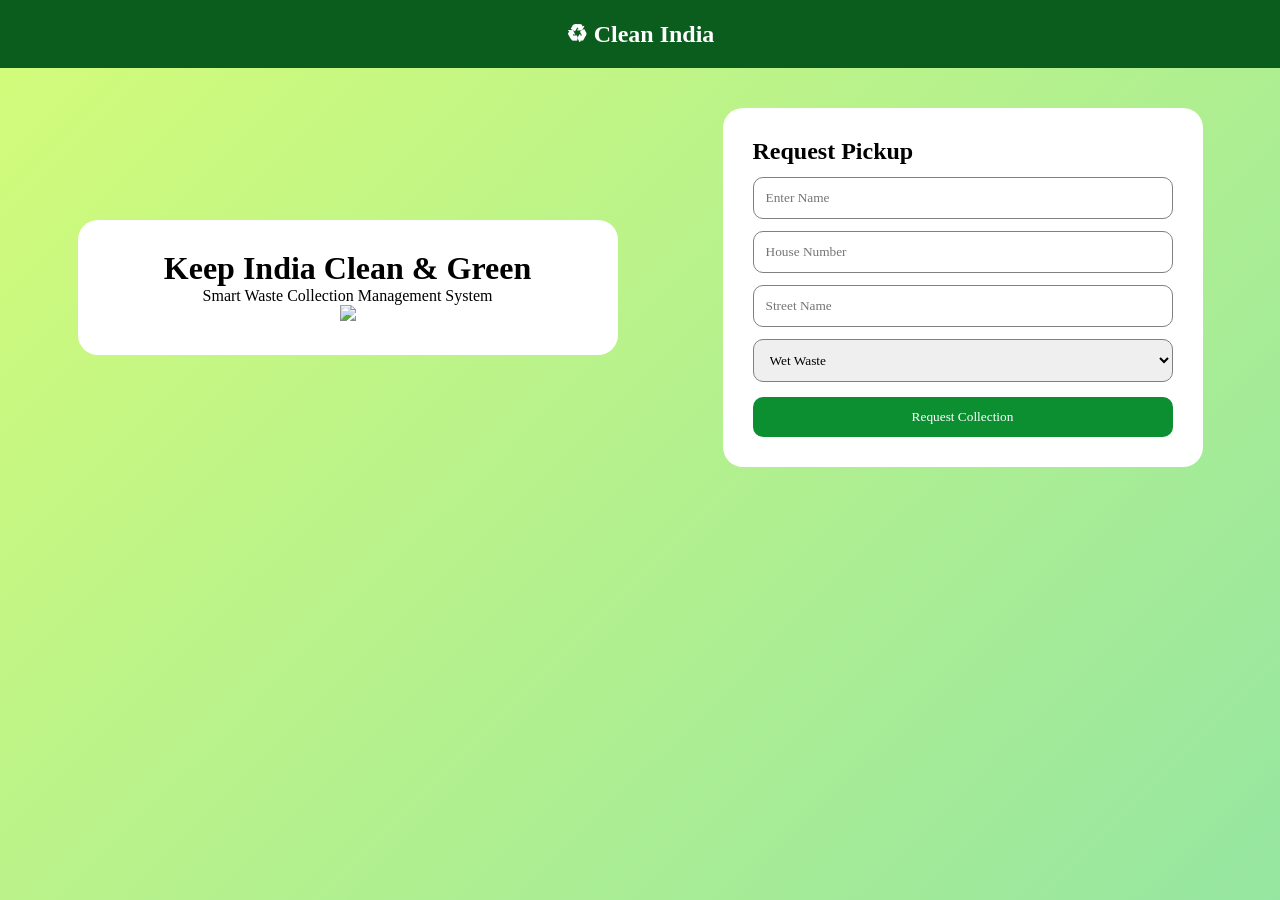
==== index.html @ f96b00e6 "Add files via upload" ====
<!DOCTYPE html>
<html>
<head>
<title>Clean India</title>
<link rel="stylesheet" href="style.css">
</head>

<body>

<nav class="navbar">
<h1>♻ Clean India</h1>
</nav>

<div class="hero">

<div class="left">

<h1>Keep India Clean & Green</h1>

<p>
Smart Waste Collection Management System
</p>

<img src="https://cdn-icons-png.flaticon.com/512/2909/2909761.png"
width="250">

</div>

<div class="right">

<h2>Request Pickup</h2>

<input type="text" id="name"
placeholder="Enter Name">

<input type="text" id="house"
placeholder="House Number">

<input type="text" id="street"
placeholder="Street Name">

<select id="waste">
<option>Wet Waste</option>
<option>Dry Waste</option>
</select>

<button onclick="submitRequest()">
Request Collection
</button>

<p id="message"></p>

</div>

</div>

<script src="script.js"></script>

</body>
</html>
---- style.css ----
*{
margin:0;
padding:0;
box-sizing:border-box;
font-family:Segoe UI;
}

body{
background:
linear-gradient(
135deg,
#d4fc79,
#96e6a1
);

min-height:100vh;
padding-bottom:50px;
}

.navbar{
background:#0b5d1e;
color:white;
padding:20px;
text-align:center;
}

.hero{
display:flex;
justify-content:space-around;
align-items:center;
padding:40px;
gap:30px;
}

.left{
background:white;
padding:30px;
border-radius:20px;
width:45%;
text-align:center;
}

.right{
background:white;
padding:30px;
border-radius:20px;
width:40%;
}

input,select{
width:100%;
padding:12px;
margin-top:12px;
border-radius:10px;
border:1px solid gray;
}

button{
width:100%;
padding:12px;
margin-top:15px;
background:#0b8f31;
color:white;
border:none;
border-radius:10px;
cursor:pointer;
}

.dashboard{
display:flex;
justify-content:center;
gap:20px;
margin:30px;
}

.card{
background:white;
padding:25px;
border-radius:15px;
width:250px;
text-align:center;
box-shadow:0 5px 15px rgba(0,0,0,.1);
}

.request-card{
background:white;
padding:20px;
margin:15px;
border-radius:15px;
box-shadow:0 5px 15px rgba(0,0,0,.1);
}

.status{
color:green;
font-weight:bold;
}

.route-btn{
width:80%;
display:block;
margin:auto;
}

#routeStatus{
margin-top:20px;
}
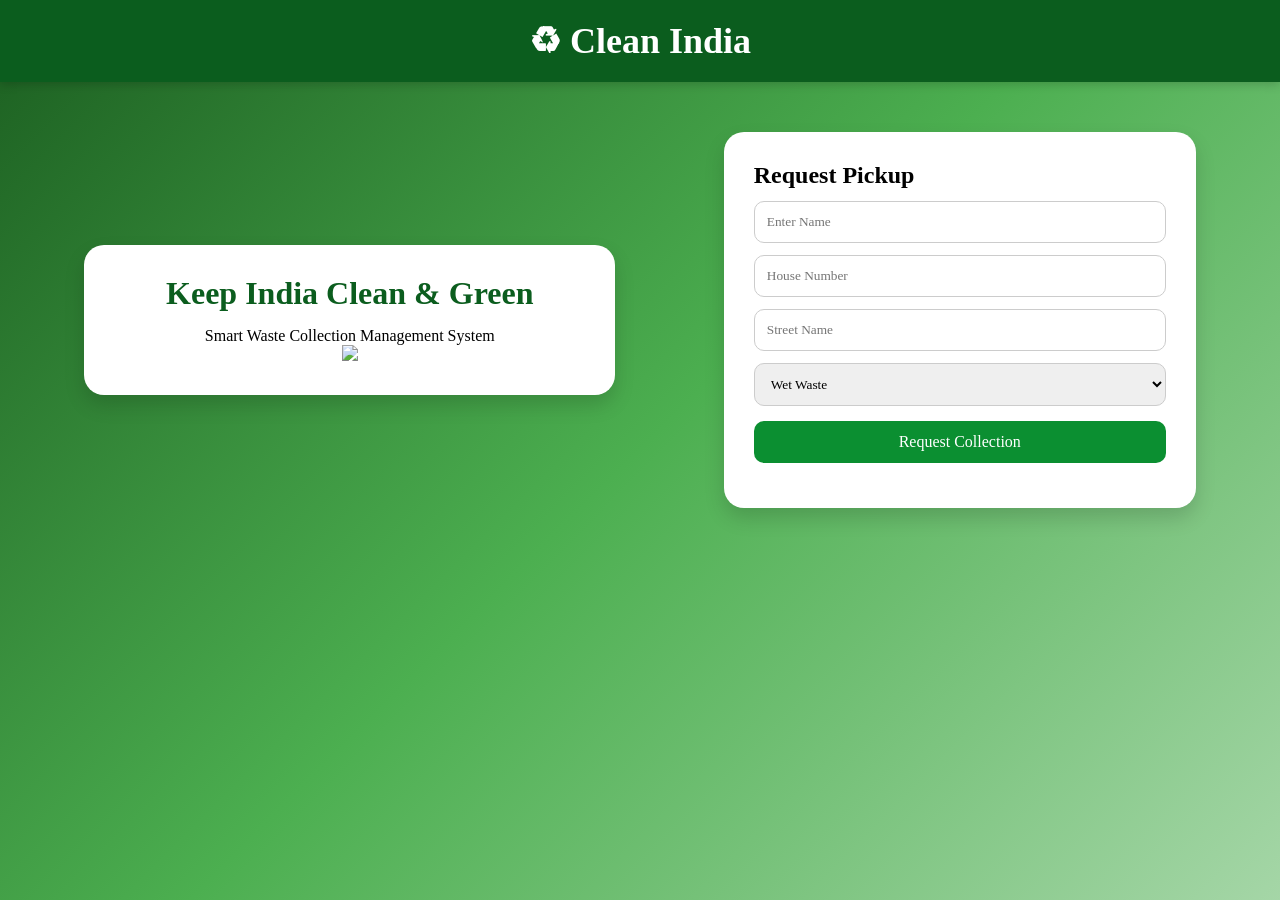
==== commit 3603711c: "Implement login functionality and enhance admin dashboard with AI recommendations" ====
--- a/index.html
+++ b/index.html
@@ -21,7 +21,7 @@
 Smart Waste Collection Management System
 </p>
 
-<img src="https://cdn-icons-png.flaticon.com/512/2909/2909761.png"
+<img src="https://www.vecteezy.com/photo/35315564-ai-generated-a-group-of-people-in-green-shirts-standing-around-a-green-recycling-bin-promoting-environmental-awareness-generative-ai"
 width="250">
 
 </div>
--- a/style.css
+++ b/style.css
@@ -103,4 +103,363 @@
 
 #routeStatus{
 margin-top:20px;
+}
+.login-box{
+
+width:350px;
+
+background:white;
+
+padding:30px;
+
+margin:100px auto;
+
+border-radius:20px;
+
+text-align:center;
+
+box-shadow:0 10px 30px rgba(0,0,0,.15);
+
+}
+.request-card{
+background:white;
+padding:20px;
+margin:15px;
+border-radius:15px;
+box-shadow:0 5px 15px rgba(0,0,0,.1);
+}
+
+.status{
+color:green;
+font-weight:bold;
+font-size:18px;
+}
+
+.request-card button{
+margin-top:10px;
+margin-right:10px;
+width:auto;
+padding:10px 15px;
+}
+<input type="text"
+id="username"
+placeholder="Enter Username">
+
+<input type="password"
+id="password"
+placeholder="Enter Password">
+
+<select id="role">
+
+<option value="resident">
+Resident</option>
+
+<option value="admin">
+Admin</option>
+
+<option value="collector">
+Collector</option>
+
+</select>
+
+<button onclick="login()">
+Login
+</button>
+*{
+margin:0;
+padding:0;
+box-sizing:border-box;
+font-family:Segoe UI,sans-serif;
+}
+
+body{
+
+background:linear-gradient(
+135deg,
+#1b5e20,
+#4caf50,
+#a5d6a7
+);
+
+min-height:100vh;
+
+}
+
+/* Navbar */
+
+.navbar{
+
+background:#0b5d1e;
+
+color:white;
+
+padding:20px;
+
+text-align:center;
+
+font-size:24px;
+
+font-weight:bold;
+
+box-shadow:0 2px 10px rgba(0,0,0,.2);
+
+}
+
+/* Home Page */
+
+.hero{
+
+display:flex;
+
+justify-content:space-around;
+
+align-items:center;
+
+padding:50px;
+
+gap:40px;
+
+}
+
+.left{
+
+background:white;
+
+padding:30px;
+
+border-radius:20px;
+
+width:45%;
+
+text-align:center;
+
+box-shadow:0 10px 20px rgba(0,0,0,.15);
+
+}
+
+.left h1{
+
+color:#0b5d1e;
+
+margin-bottom:15px;
+
+}
+
+.right{
+
+background:white;
+
+padding:30px;
+
+border-radius:20px;
+
+width:40%;
+
+box-shadow:0 10px 20px rgba(0,0,0,.15);
+
+}
+
+/* Form */
+
+input,
+select{
+
+width:100%;
+
+padding:12px;
+
+margin-top:12px;
+
+border:1px solid #ccc;
+
+border-radius:10px;
+
+}
+
+button{
+
+width:100%;
+
+padding:12px;
+
+margin-top:15px;
+
+background:#0b8f31;
+
+color:white;
+
+border:none;
+
+border-radius:10px;
+
+font-size:16px;
+
+cursor:pointer;
+
+transition:.3s;
+
+}
+
+button:hover{
+
+background:#087526;
+
+transform:scale(1.02);
+
+}
+
+/* Dashboard Cards */
+
+.dashboard{
+
+display:flex;
+
+justify-content:center;
+
+gap:20px;
+
+margin:30px;
+
+flex-wrap:wrap;
+
+}
+
+.card{
+
+background:white;
+
+padding:25px;
+
+border-radius:15px;
+
+width:220px;
+
+text-align:center;
+
+box-shadow:0 10px 20px rgba(0,0,0,.15);
+
+}
+
+.card h1{
+
+color:#0b8f31;
+
+font-size:35px;
+
+}
+
+/* Request Cards */
+
+.request-card{
+
+background:white;
+
+margin:15px;
+
+padding:20px;
+
+border-radius:15px;
+
+box-shadow:0 10px 20px rgba(0,0,0,.15);
+
+}
+
+.request-card h3{
+
+color:#0b5d1e;
+
+margin-bottom:10px;
+
+}
+
+.status{
+
+color:green;
+
+font-weight:bold;
+
+font-size:17px;
+
+}
+
+/* Login Page */
+
+.login-box{
+
+width:400px;
+
+background:white;
+
+padding:30px;
+
+border-radius:20px;
+
+text-align:center;
+
+margin:100px auto;
+
+box-shadow:0 10px 30px rgba(0,0,0,.2);
+
+}
+
+.login-box h1{
+
+color:#0b5d1e;
+
+margin-bottom:10px;
+
+}
+
+.login-box h3{
+
+color:#444;
+
+margin-bottom:20px;
+
+}
+
+/* Message */
+
+#message{
+
+margin-top:15px;
+
+font-weight:bold;
+
+color:green;
+
+}
+
+/* Route Button */
+
+.route-btn{
+
+width:80%;
+
+margin:20px auto;
+
+display:block;
+
+}
+
+/* AI Panel */
+
+.ai-box{
+
+background:white;
+
+padding:20px;
+
+margin:20px;
+
+border-radius:15px;
+
+box-shadow:0 10px 20px rgba(0,0,0,.15);
+
+}
+
+.ai-box h2{
+
+color:#0b5d1e;
+
 }
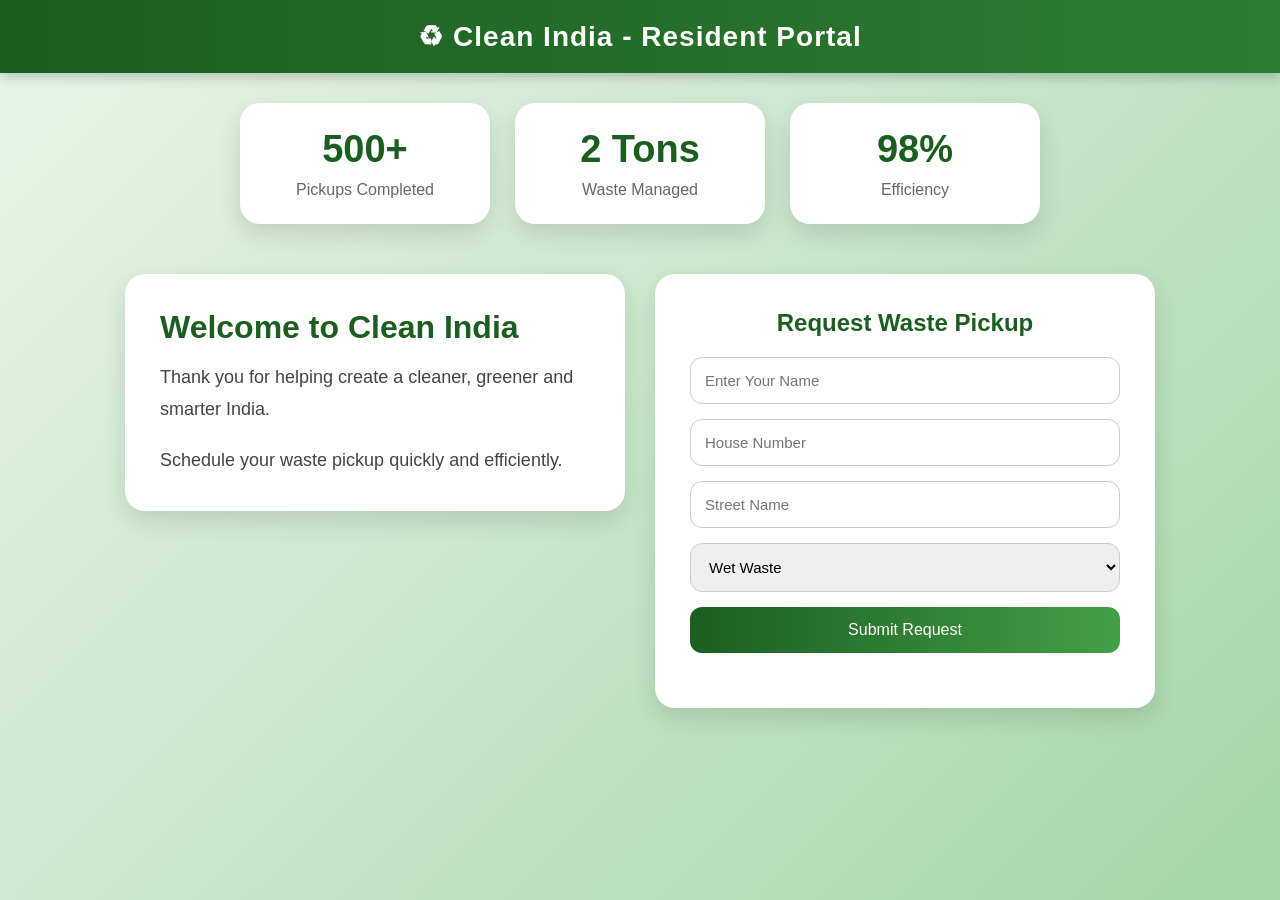
==== commit 20aafea3: "Enhance admin and collector dashboards with improved layout, statistics, and AI recommendations" ====
--- a/index.html
+++ b/index.html
@@ -1,60 +1,125 @@
 <!DOCTYPE html>
-<html>
+<html lang="en">
+
 <head>
-<title>Clean India</title>
+<meta charset="UTF-8">
+<meta name="viewport" content="width=device-width, initial-scale=1.0">
+
+<title>Clean India - Resident Portal</title>
+
 <link rel="stylesheet" href="style.css">
+
 </head>
 
 <body>
 
-<nav class="navbar">
-<h1>♻ Clean India</h1>
-</nav>
+<div class="navbar">
+
+    ♻ Clean India - Resident Portal
+
+</div>
+
+<div class="dashboard">
+
+    <div class="card">
+
+        <h1>500+</h1>
+
+        <p>Pickups Completed</p>
+
+    </div>
+
+    <div class="card">
+
+        <h1>2 Tons</h1>
+
+        <p>Waste Managed</p>
+
+    </div>
+
+    <div class="card">
+
+        <h1>98%</h1>
+
+        <p>Efficiency</p>
+
+    </div>
+
+</div>
 
 <div class="hero">
 
-<div class="left">
+    <div class="left">
 
-<h1>Keep India Clean & Green</h1>
+        <h1>Welcome to Clean India</h1>
 
-<p>
-Smart Waste Collection Management System
-</p>
+        <p>
 
-<img src="https://www.vecteezy.com/photo/35315564-ai-generated-a-group-of-people-in-green-shirts-standing-around-a-green-recycling-bin-promoting-environmental-awareness-generative-ai"
-width="250">
+            Thank you for helping create a cleaner,
+            greener and smarter India.
 
-</div>
+        </p>
 
-<div class="right">
+        <br>
 
-<h2>Request Pickup</h2>
+        <p>
 
-<input type="text" id="name"
-placeholder="Enter Name">
+            Schedule your waste pickup quickly
+            and efficiently.
 
-<input type="text" id="house"
-placeholder="House Number">
+        </p>
 
-<input type="text" id="street"
-placeholder="Street Name">
+    </div>
 
-<select id="waste">
-<option>Wet Waste</option>
-<option>Dry Waste</option>
-</select>
+    <div class="right">
 
-<button onclick="submitRequest()">
-Request Collection
-</button>
+        <h2>Request Waste Pickup</h2>
 
-<p id="message"></p>
+        <input
+        type="text"
+        id="name"
+        placeholder="Enter Your Name">
 
-</div>
+        <input
+        type="text"
+        id="house"
+        placeholder="House Number">
+
+        <input
+        type="text"
+        id="street"
+        placeholder="Street Name">
+
+        <select id="waste">
+
+            <option>
+                Wet Waste
+            </option>
+
+            <option>
+                Dry Waste
+            </option>
+
+            <option>
+                Mixed Waste
+            </option>
+
+        </select>
+
+        <button onclick="submitRequest()">
+
+            Submit Request
+
+        </button>
+
+        <p id="message"></p>
+
+    </div>
 
 </div>
 
 <script src="script.js"></script>
 
 </body>
+
 </html>
--- a/style.css
+++ b/style.css
@@ -1,183 +1,21 @@
+/* ==========================
+   GLOBAL STYLES
+========================== */
+
 *{
 margin:0;
 padding:0;
 box-sizing:border-box;
-font-family:Segoe UI;
+font-family:'Segoe UI',sans-serif;
 }
 
 body{
+
 background:
 linear-gradient(
 135deg,
-#d4fc79,
-#96e6a1
-);
-
-min-height:100vh;
-padding-bottom:50px;
-}
-
-.navbar{
-background:#0b5d1e;
-color:white;
-padding:20px;
-text-align:center;
-}
-
-.hero{
-display:flex;
-justify-content:space-around;
-align-items:center;
-padding:40px;
-gap:30px;
-}
-
-.left{
-background:white;
-padding:30px;
-border-radius:20px;
-width:45%;
-text-align:center;
-}
-
-.right{
-background:white;
-padding:30px;
-border-radius:20px;
-width:40%;
-}
-
-input,select{
-width:100%;
-padding:12px;
-margin-top:12px;
-border-radius:10px;
-border:1px solid gray;
-}
-
-button{
-width:100%;
-padding:12px;
-margin-top:15px;
-background:#0b8f31;
-color:white;
-border:none;
-border-radius:10px;
-cursor:pointer;
-}
-
-.dashboard{
-display:flex;
-justify-content:center;
-gap:20px;
-margin:30px;
-}
-
-.card{
-background:white;
-padding:25px;
-border-radius:15px;
-width:250px;
-text-align:center;
-box-shadow:0 5px 15px rgba(0,0,0,.1);
-}
-
-.request-card{
-background:white;
-padding:20px;
-margin:15px;
-border-radius:15px;
-box-shadow:0 5px 15px rgba(0,0,0,.1);
-}
-
-.status{
-color:green;
-font-weight:bold;
-}
-
-.route-btn{
-width:80%;
-display:block;
-margin:auto;
-}
-
-#routeStatus{
-margin-top:20px;
-}
-.login-box{
-
-width:350px;
-
-background:white;
-
-padding:30px;
-
-margin:100px auto;
-
-border-radius:20px;
-
-text-align:center;
-
-box-shadow:0 10px 30px rgba(0,0,0,.15);
-
-}
-.request-card{
-background:white;
-padding:20px;
-margin:15px;
-border-radius:15px;
-box-shadow:0 5px 15px rgba(0,0,0,.1);
-}
-
-.status{
-color:green;
-font-weight:bold;
-font-size:18px;
-}
-
-.request-card button{
-margin-top:10px;
-margin-right:10px;
-width:auto;
-padding:10px 15px;
-}
-<input type="text"
-id="username"
-placeholder="Enter Username">
-
-<input type="password"
-id="password"
-placeholder="Enter Password">
-
-<select id="role">
-
-<option value="resident">
-Resident</option>
-
-<option value="admin">
-Admin</option>
-
-<option value="collector">
-Collector</option>
-
-</select>
-
-<button onclick="login()">
-Login
-</button>
-*{
-margin:0;
-padding:0;
-box-sizing:border-box;
-font-family:Segoe UI,sans-serif;
-}
-
-body{
-
-background:linear-gradient(
-135deg,
-#1b5e20,
-#4caf50,
+#e8f5e9,
+#c8e6c9,
 #a5d6a7
 );
 
@@ -185,11 +23,18 @@
 
 }
 
-/* Navbar */
+/* ==========================
+   NAVBAR
+========================== */
 
 .navbar{
 
-background:#0b5d1e;
+background:
+linear-gradient(
+90deg,
+#1b5e20,
+#2e7d32
+);
 
 color:white;
 
@@ -197,100 +42,215 @@
 
 text-align:center;
 
-font-size:24px;
+font-size:28px;
 
 font-weight:bold;
 
-box-shadow:0 2px 10px rgba(0,0,0,.2);
-
-}
-
-/* Home Page */
+letter-spacing:1px;
+
+box-shadow:
+0 4px 12px rgba(0,0,0,.2);
+
+}
+
+/* ==========================
+   DASHBOARD CARDS
+========================== */
+
+.dashboard{
+
+display:flex;
+
+justify-content:center;
+
+gap:25px;
+
+padding:30px;
+
+flex-wrap:wrap;
+
+}
+
+.card{
+
+background:white;
+
+width:250px;
+
+padding:25px;
+
+text-align:center;
+
+border-radius:20px;
+
+box-shadow:
+0 10px 25px rgba(0,0,0,.12);
+
+transition:.3s;
+
+}
+
+.card:hover{
+
+transform:
+translateY(-5px);
+
+}
+
+.card h1{
+
+color:#1b5e20;
+
+font-size:38px;
+
+margin-bottom:10px;
+
+}
+
+.card p{
+
+color:#666;
+
+font-size:16px;
+
+}
+
+/* ==========================
+   MAIN SECTION
+========================== */
 
 .hero{
 
 display:flex;
 
-justify-content:space-around;
-
-align-items:center;
-
-padding:50px;
-
-gap:40px;
-
-}
+justify-content:center;
+
+align-items:flex-start;
+
+gap:30px;
+
+padding:20px;
+
+flex-wrap:wrap;
+
+}
+
+/* ==========================
+   LEFT PANEL
+========================== */
 
 .left{
 
 background:white;
 
-padding:30px;
+width:500px;
+
+padding:35px;
 
 border-radius:20px;
 
-width:45%;
+box-shadow:
+0 10px 25px rgba(0,0,0,.12);
+
+}
+
+.left h1{
+
+color:#1b5e20;
+
+margin-bottom:15px;
+
+font-size:32px;
+
+}
+
+.left p{
+
+font-size:18px;
+
+line-height:1.8;
+
+color:#444;
+
+}
+
+/* ==========================
+   RIGHT PANEL FORM
+========================== */
+
+.right{
+
+background:white;
+
+width:500px;
+
+padding:35px;
+
+border-radius:20px;
+
+box-shadow:
+0 10px 25px rgba(0,0,0,.12);
+
+}
+
+.right h2{
 
 text-align:center;
 
-box-shadow:0 10px 20px rgba(0,0,0,.15);
-
-}
-
-.left h1{
-
-color:#0b5d1e;
-
-margin-bottom:15px;
-
-}
-
-.right{
-
-background:white;
-
-padding:30px;
-
-border-radius:20px;
-
-width:40%;
-
-box-shadow:0 10px 20px rgba(0,0,0,.15);
-
-}
-
-/* Form */
+color:#1b5e20;
+
+margin-bottom:20px;
+
+}
 
 input,
 select{
 
 width:100%;
 
-padding:12px;
-
-margin-top:12px;
+padding:14px;
+
+margin-bottom:15px;
 
 border:1px solid #ccc;
 
-border-radius:10px;
-
-}
+border-radius:12px;
+
+font-size:15px;
+
+outline:none;
+
+}
+
+input:focus,
+select:focus{
+
+border-color:#2e7d32;
+
+}
+
+/* ==========================
+   BUTTONS
+========================== */
 
 button{
 
 width:100%;
 
-padding:12px;
-
-margin-top:15px;
-
-background:#0b8f31;
+padding:14px;
+
+background:
+linear-gradient(
+90deg,
+#1b5e20,
+#43a047
+);
 
 color:white;
 
 border:none;
 
-border-radius:10px;
+border-radius:12px;
 
 font-size:16px;
 
@@ -302,164 +262,142 @@
 
 button:hover{
 
-background:#087526;
-
-transform:scale(1.02);
-
-}
-
-/* Dashboard Cards */
-
-.dashboard{
-
-display:flex;
-
-justify-content:center;
-
-gap:20px;
-
-margin:30px;
-
-flex-wrap:wrap;
+transform:
+translateY(-2px);
+
+}
+
+/* ==========================
+   SUCCESS MESSAGE
+========================== */
+
+#message{
+
+margin-top:20px;
+
+font-size:18px;
+
+font-weight:bold;
+
+color:#1b5e20;
+
+text-align:center;
+
+}
+
+/* ==========================
+   REQUEST CARDS
+========================== */
+
+.request-card{
+
+background:white;
+
+padding:20px;
+
+margin:15px;
+
+border-radius:15px;
+
+box-shadow:
+0 8px 20px rgba(0,0,0,.1);
+
+}
+
+.request-card h3{
+
+color:#1b5e20;
+
+margin-bottom:10px;
+
+}
+
+.request-card p{
+
+margin-bottom:8px;
+
+}
+
+/* ==========================
+   STATUS COLORS
+========================== */
+
+.pending{
+
+color:orange;
+
+font-weight:bold;
+
+}
+
+.progress{
+
+color:blue;
+
+font-weight:bold;
+
+}
+
+.completed{
+
+color:green;
+
+font-weight:bold;
+
+}
+
+/* ==========================
+   AI BOX
+========================== */
+
+.ai-box{
+
+background:white;
+
+padding:25px;
+
+margin:20px;
+
+border-radius:20px;
+
+box-shadow:
+0 10px 25px rgba(0,0,0,.12);
+
+}
+
+.ai-box h2{
+
+color:#1b5e20;
+
+margin-bottom:10px;
+
+}
+
+/* ==========================
+   RESPONSIVE
+========================== */
+
+@media(max-width:900px){
+
+.hero{
+
+flex-direction:column;
+
+align-items:center;
+
+}
+
+.left,
+.right{
+
+width:90%;
 
 }
 
 .card{
 
-background:white;
-
-padding:25px;
-
-border-radius:15px;
-
-width:220px;
-
-text-align:center;
-
-box-shadow:0 10px 20px rgba(0,0,0,.15);
-
-}
-
-.card h1{
-
-color:#0b8f31;
-
-font-size:35px;
-
-}
-
-/* Request Cards */
-
-.request-card{
-
-background:white;
-
-margin:15px;
-
-padding:20px;
-
-border-radius:15px;
-
-box-shadow:0 10px 20px rgba(0,0,0,.15);
-
-}
-
-.request-card h3{
-
-color:#0b5d1e;
-
-margin-bottom:10px;
-
-}
-
-.status{
-
-color:green;
-
-font-weight:bold;
-
-font-size:17px;
-
-}
-
-/* Login Page */
-
-.login-box{
-
-width:400px;
-
-background:white;
-
-padding:30px;
-
-border-radius:20px;
-
-text-align:center;
-
-margin:100px auto;
-
-box-shadow:0 10px 30px rgba(0,0,0,.2);
-
-}
-
-.login-box h1{
-
-color:#0b5d1e;
-
-margin-bottom:10px;
-
-}
-
-.login-box h3{
-
-color:#444;
-
-margin-bottom:20px;
-
-}
-
-/* Message */
-
-#message{
-
-margin-top:15px;
-
-font-weight:bold;
-
-color:green;
-
-}
-
-/* Route Button */
-
-.route-btn{
-
-width:80%;
-
-margin:20px auto;
-
-display:block;
-
-}
-
-/* AI Panel */
-
-.ai-box{
-
-background:white;
-
-padding:20px;
-
-margin:20px;
-
-border-radius:15px;
-
-box-shadow:0 10px 20px rgba(0,0,0,.15);
-
-}
-
-.ai-box h2{
-
-color:#0b5d1e;
+width:90%;
+
+}
 
 }
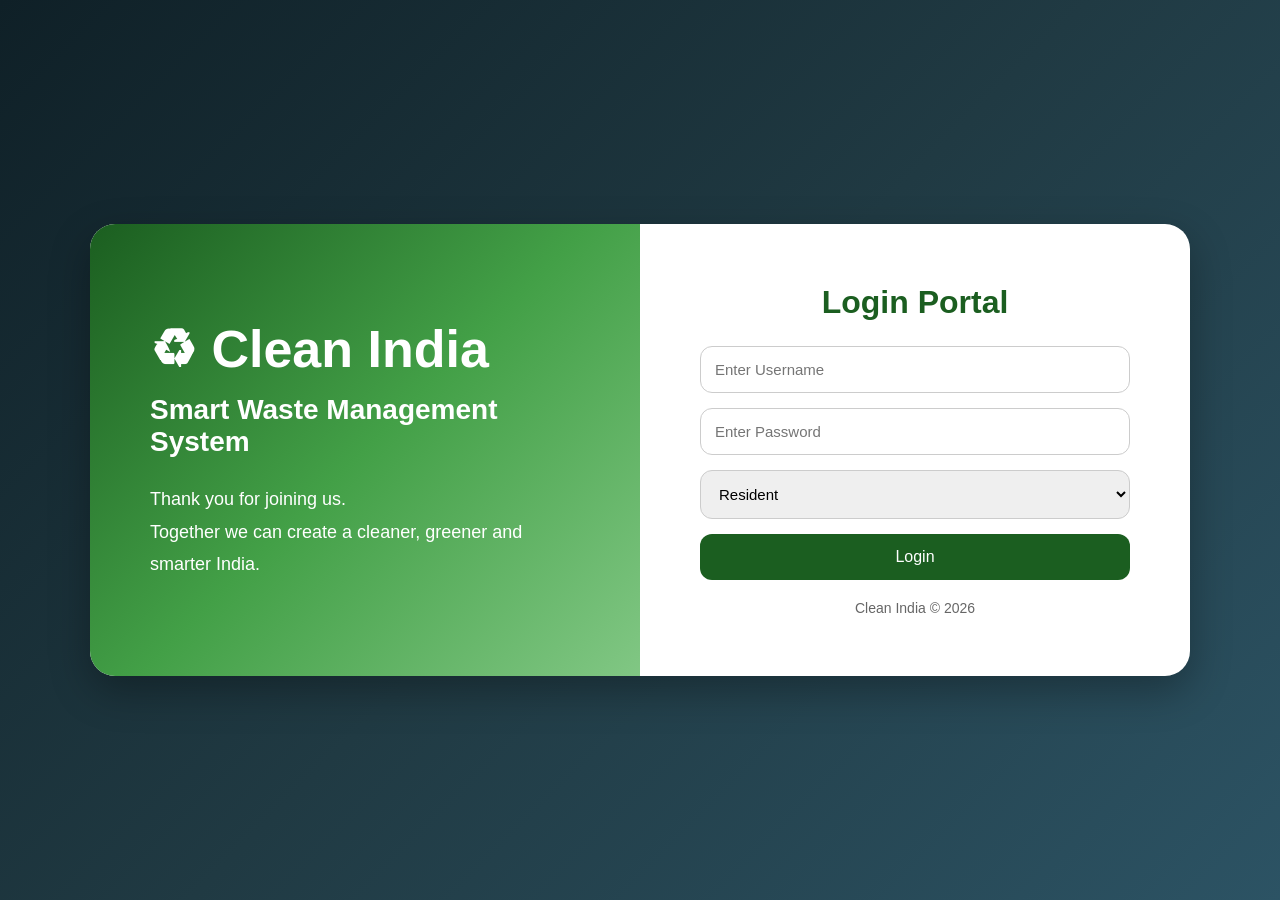
==== commit b4b5dbe7: "Refactor login functionality and consolidate HTML structure for the Resident Portal" ====
--- a/index.html
+++ b/index.html
@@ -4,122 +4,364 @@
 <head>
 <meta charset="UTF-8">
 <meta name="viewport" content="width=device-width, initial-scale=1.0">
-
-<title>Clean India - Resident Portal</title>
-
-<link rel="stylesheet" href="style.css">
+<title>Clean India - Login</title>
+
+<style>
+
+*{
+margin:0;
+padding:0;
+box-sizing:border-box;
+font-family:'Segoe UI',sans-serif;
+}
+
+body{
+
+height:100vh;
+
+background:
+linear-gradient(
+135deg,
+#0f2027,
+#203a43,
+#2c5364
+);
+
+display:flex;
+justify-content:center;
+align-items:center;
+
+}
+
+.container{
+
+width:90%;
+max-width:1100px;
+
+display:flex;
+
+background:white;
+
+border-radius:25px;
+
+overflow:hidden;
+
+box-shadow:
+0 15px 40px rgba(0,0,0,.3);
+
+}
+
+/* LEFT SIDE */
+
+.left{
+
+flex:1;
+
+padding:60px;
+
+background:
+linear-gradient(
+135deg,
+#1b5e20,
+#43a047,
+#81c784
+);
+
+color:white;
+
+display:flex;
+flex-direction:column;
+justify-content:center;
+
+}
+
+.left h1{
+
+font-size:52px;
+
+margin-bottom:15px;
+
+}
+
+.left h2{
+
+font-size:28px;
+
+margin-bottom:25px;
+
+}
+
+.left p{
+
+font-size:18px;
+
+line-height:1.8;
+
+}
+
+/* RIGHT SIDE */
+
+.right{
+
+flex:1;
+
+padding:60px;
+
+display:flex;
+flex-direction:column;
+justify-content:center;
+
+}
+
+.right h2{
+
+text-align:center;
+
+color:#1b5e20;
+
+margin-bottom:25px;
+
+font-size:32px;
+
+}
+
+input,
+select{
+
+width:100%;
+
+padding:14px;
+
+margin-bottom:15px;
+
+border:1px solid #ccc;
+
+border-radius:12px;
+
+font-size:15px;
+
+}
+
+button{
+
+width:100%;
+
+padding:14px;
+
+background:#1b5e20;
+
+color:white;
+
+border:none;
+
+border-radius:12px;
+
+font-size:16px;
+
+cursor:pointer;
+
+transition:.3s;
+
+}
+
+button:hover{
+
+background:#2e7d32;
+
+transform:translateY(-2px);
+
+}
+
+.footer-text{
+
+margin-top:20px;
+
+text-align:center;
+
+color:#666;
+
+font-size:14px;
+
+}
+
+</style>
 
 </head>
 
 <body>
 
-<div class="navbar">
-
-    ♻ Clean India - Resident Portal
+<div class="container">
+
+<div class="left">
+
+<h1>♻ Clean India</h1>
+
+<h2>Smart Waste Management System</h2>
+
+<p>
+Thank you for joining us.
+</p>
+
+<p>
+Together we can create a cleaner,
+greener and smarter India.
+</p>
 
 </div>
 
-<div class="dashboard">
-
-    <div class="card">
-
-        <h1>500+</h1>
-
-        <p>Pickups Completed</p>
-
-    </div>
-
-    <div class="card">
-
-        <h1>2 Tons</h1>
-
-        <p>Waste Managed</p>
-
-    </div>
-
-    <div class="card">
-
-        <h1>98%</h1>
-
-        <p>Efficiency</p>
-
-    </div>
+<div class="right">
+
+<h2>Login Portal</h2>
+
+<input
+type="text"
+id="username"
+placeholder="Enter Username">
+
+<input
+type="password"
+id="password"
+placeholder="Enter Password">
+
+<select id="role">
+
+<option value="resident">
+Resident
+</option>
+
+<option value="admin">
+Admin
+</option>
+
+<option value="collector">
+Collector
+</option>
+
+</select>
+
+<button onclick="login()">
+Login
+</button>
+
+<div class="footer-text">
+
+Clean India © 2026
 
 </div>
 
-<div class="hero">
-
-    <div class="left">
-
-        <h1>Welcome to Clean India</h1>
-
-        <p>
-
-            Thank you for helping create a cleaner,
-            greener and smarter India.
-
-        </p>
-
-        <br>
-
-        <p>
-
-            Schedule your waste pickup quickly
-            and efficiently.
-
-        </p>
-
-    </div>
-
-    <div class="right">
-
-        <h2>Request Waste Pickup</h2>
-
-        <input
-        type="text"
-        id="name"
-        placeholder="Enter Your Name">
-
-        <input
-        type="text"
-        id="house"
-        placeholder="House Number">
-
-        <input
-        type="text"
-        id="street"
-        placeholder="Street Name">
-
-        <select id="waste">
-
-            <option>
-                Wet Waste
-            </option>
-
-            <option>
-                Dry Waste
-            </option>
-
-            <option>
-                Mixed Waste
-            </option>
-
-        </select>
-
-        <button onclick="submitRequest()">
-
-            Submit Request
-
-        </button>
-
-        <p id="message"></p>
-
-    </div>
-
 </div>
 
-<script src="script.js"></script>
+</div>
+
+<script>
+
+function login(){
+
+let username =
+document.getElementById("username").value.trim();
+
+let password =
+document.getElementById("password").value.trim();
+
+let role =
+document.getElementById("role").value;
+
+
+// ADMIN LOGIN
+
+if(role === "admin"){
+
+if(
+
+(username === "Amar Patil" &&
+password === "12345678")
+
+||
+
+(username === "Ravi Kumar" &&
+password === "admin123")
+
+){
+
+window.location.href =
+"admin.html";
+
+}
+else{
+
+alert(
+"Invalid Admin Username or Password"
+);
+
+}
+
+}
+
+
+// COLLECTOR LOGIN
+
+else if(role === "collector"){
+
+if(
+
+(username === "Suresh" &&
+password === "collect123")
+
+||
+
+(username === "Mahesh" &&
+password === "pickup123")
+
+){
+
+window.location.href =
+"collector.html";
+
+}
+else{
+
+alert(
+"Invalid Collector Username or Password"
+);
+
+}
+
+}
+
+
+// RESIDENT LOGIN
+
+else{
+
+if(
+
+(username === "Rahul" &&
+password === "user123")
+
+||
+
+(username === "Priya" &&
+password === "resident123")
+
+){
+
+window.location.href =
+"index.html";
+
+}
+else{
+
+alert(
+"Invalid Resident Username or Password"
+);
+
+}
+
+}
+
+}
+
+</script>
 
 </body>
-
 </html>
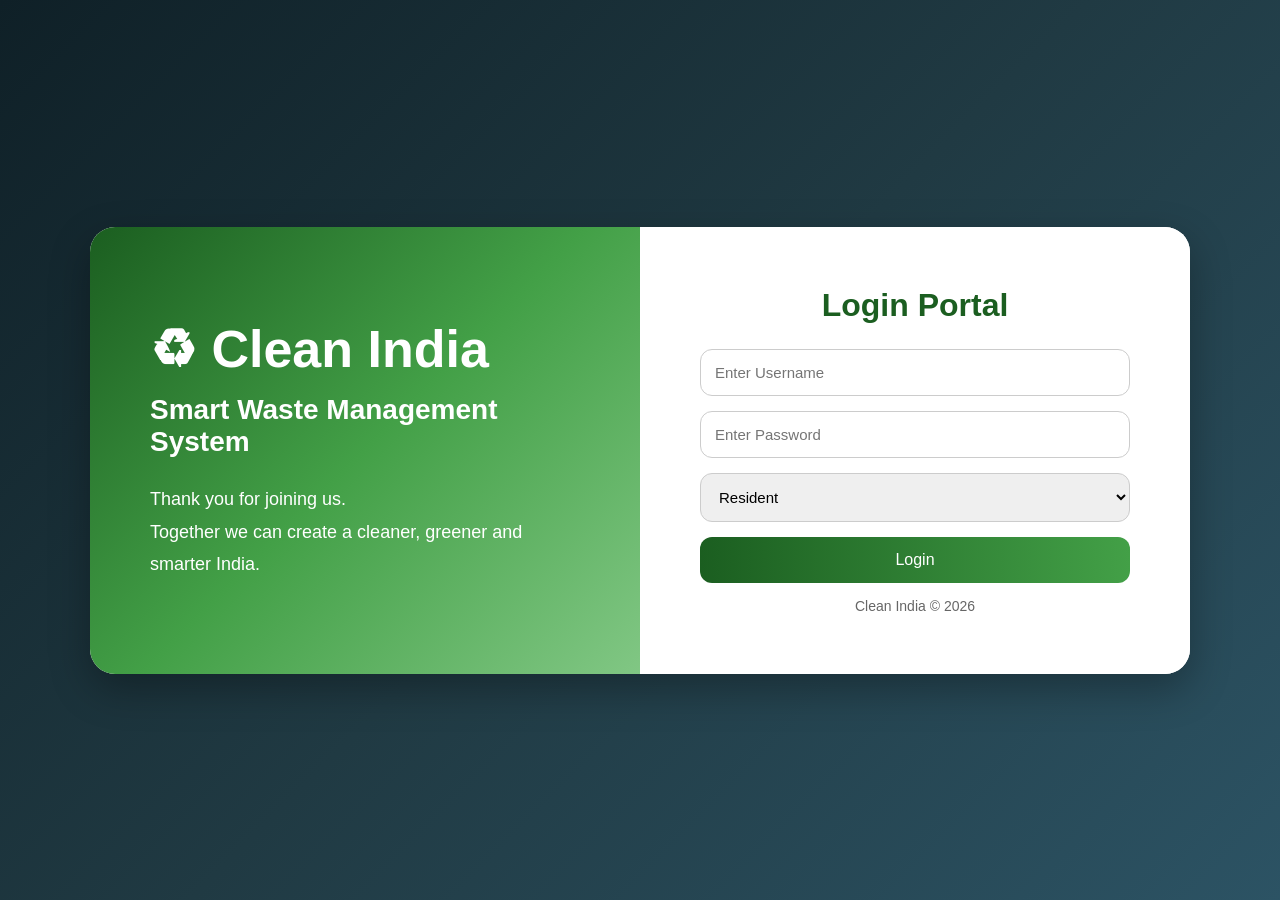
==== commit a1fc5232: "Refactor login page structure and enhance login functionality with role-based alerts" ====
--- a/index.html
+++ b/index.html
@@ -190,178 +190,80 @@
 
 <body>
 
+<!DOCTYPE html>
+<html lang="en">
+<head>
+<meta charset="UTF-8">
+<meta name="viewport" content="width=device-width, initial-scale=1.0">
+<title>Clean India Login</title>
+
+<link rel="stylesheet" href="style.css">
+</head>
+
+<body>
+
 <div class="container">
 
-<div class="left">
-
-<h1>♻ Clean India</h1>
-
-<h2>Smart Waste Management System</h2>
-
-<p>
-Thank you for joining us.
-</p>
-
-<p>
-Together we can create a cleaner,
-greener and smarter India.
-</p>
+    <div class="left">
+
+        <h1>♻ Clean India</h1>
+
+        <h2>Smart Waste Management System</h2>
+
+        <p>
+            Thank you for joining us.
+        </p>
+
+        <p>
+            Together we can create a cleaner,
+            greener and smarter India.
+        </p>
+
+    </div>
+
+    <div class="right">
+
+        <h2>Login Portal</h2>
+
+        <input
+        type="text"
+        id="username"
+        placeholder="Enter Username">
+
+        <input
+        type="password"
+        id="password"
+        placeholder="Enter Password">
+
+        <select id="role">
+
+            <option value="resident">
+                Resident
+            </option>
+
+            <option value="admin">
+                Admin
+            </option>
+
+            <option value="collector">
+                Collector
+            </option>
+
+        </select>
+
+        <button onclick="login()">
+            Login
+        </button>
+
+        <div class="footer-text">
+            Clean India © 2026
+        </div>
+
+    </div>
 
 </div>
 
-<div class="right">
-
-<h2>Login Portal</h2>
-
-<input
-type="text"
-id="username"
-placeholder="Enter Username">
-
-<input
-type="password"
-id="password"
-placeholder="Enter Password">
-
-<select id="role">
-
-<option value="resident">
-Resident
-</option>
-
-<option value="admin">
-Admin
-</option>
-
-<option value="collector">
-Collector
-</option>
-
-</select>
-
-<button onclick="login()">
-Login
-</button>
-
-<div class="footer-text">
-
-Clean India © 2026
-
-</div>
-
-</div>
-
-</div>
-
-<script>
-
-function login(){
-
-let username =
-document.getElementById("username").value.trim();
-
-let password =
-document.getElementById("password").value.trim();
-
-let role =
-document.getElementById("role").value;
-
-
-// ADMIN LOGIN
-
-if(role === "admin"){
-
-if(
-
-(username === "Amar Patil" &&
-password === "12345678")
-
-||
-
-(username === "Ravi Kumar" &&
-password === "admin123")
-
-){
-
-window.location.href =
-"admin.html";
-
-}
-else{
-
-alert(
-"Invalid Admin Username or Password"
-);
-
-}
-
-}
-
-
-// COLLECTOR LOGIN
-
-else if(role === "collector"){
-
-if(
-
-(username === "Suresh" &&
-password === "collect123")
-
-||
-
-(username === "Mahesh" &&
-password === "pickup123")
-
-){
-
-window.location.href =
-"collector.html";
-
-}
-else{
-
-alert(
-"Invalid Collector Username or Password"
-);
-
-}
-
-}
-
-
-// RESIDENT LOGIN
-
-else{
-
-if(
-
-(username === "Rahul" &&
-password === "user123")
-
-||
-
-(username === "Priya" &&
-password === "resident123")
-
-){
-
-window.location.href =
-"index.html";
-
-}
-else{
-
-alert(
-"Invalid Resident Username or Password"
-);
-
-}
-
-}
-
-}
-
-</script>
+<script src="script.js"></script>
 
 </body>
 </html>
--- a/style.css
+++ b/style.css
@@ -0,0 +1,468 @@
+/* ==========================
+   GLOBAL STYLES
+========================== */
+
+*{
+margin:0;
+padding:0;
+box-sizing:border-box;
+font-family:'Segoe UI',sans-serif;
+}
+
+/* ==========================
+   LOGIN PAGE
+========================== */
+
+.login-body{
+
+height:100vh;
+
+background:
+linear-gradient(
+135deg,
+#0f2027,
+#203a43,
+#2c5364
+);
+
+display:flex;
+justify-content:center;
+align-items:center;
+
+}
+
+.container{
+
+width:90%;
+max-width:1100px;
+
+display:flex;
+
+background:white;
+
+border-radius:25px;
+
+overflow:hidden;
+
+box-shadow:
+0 15px 40px rgba(0,0,0,.3);
+
+}
+
+.left{
+
+flex:1;
+
+padding:60px;
+
+background:
+linear-gradient(
+135deg,
+#1b5e20,
+#43a047,
+#81c784
+);
+
+color:white;
+
+display:flex;
+flex-direction:column;
+justify-content:center;
+
+}
+
+.left h1{
+
+font-size:52px;
+margin-bottom:15px;
+
+}
+
+.left h2{
+
+font-size:28px;
+margin-bottom:25px;
+
+}
+
+.left p{
+
+font-size:18px;
+line-height:1.8;
+
+}
+
+.right{
+
+flex:1;
+
+padding:60px;
+
+display:flex;
+flex-direction:column;
+justify-content:center;
+
+background:white;
+
+}
+
+.right h2{
+
+text-align:center;
+color:#1b5e20;
+margin-bottom:25px;
+
+}
+
+.footer-text{
+
+text-align:center;
+margin-top:15px;
+color:#666;
+
+}
+
+/* ==========================
+   WEBSITE PAGES
+========================== */
+
+.page-body{
+
+background:
+linear-gradient(
+135deg,
+#e8f5e9,
+#c8e6c9,
+#a5d6a7
+);
+
+min-height:100vh;
+
+}
+
+/* ==========================
+   NAVBAR
+========================== */
+
+.navbar{
+
+background:
+linear-gradient(
+90deg,
+#1b5e20,
+#2e7d32
+);
+
+color:white;
+
+padding:20px;
+
+text-align:center;
+
+font-size:28px;
+
+font-weight:bold;
+
+box-shadow:
+0 4px 12px rgba(0,0,0,.2);
+
+}
+
+/* ==========================
+   DASHBOARD
+========================== */
+
+.dashboard{
+
+display:flex;
+
+justify-content:center;
+
+gap:25px;
+
+padding:30px;
+
+flex-wrap:wrap;
+
+}
+
+.card{
+
+background:white;
+
+width:250px;
+
+padding:25px;
+
+text-align:center;
+
+border-radius:20px;
+
+box-shadow:
+0 10px 25px rgba(0,0,0,.12);
+
+transition:.3s;
+
+}
+
+.card:hover{
+
+transform:translateY(-5px);
+
+}
+
+.card h1{
+
+color:#1b5e20;
+
+font-size:38px;
+
+margin-bottom:10px;
+
+}
+
+.card p{
+
+color:#666;
+
+}
+
+/* ==========================
+   HERO SECTION
+========================== */
+
+.hero{
+
+display:flex;
+
+justify-content:center;
+
+align-items:flex-start;
+
+gap:30px;
+
+padding:20px;
+
+flex-wrap:wrap;
+
+}
+
+/* ==========================
+   FORM BOX
+========================== */
+
+.form-box{
+
+background:white;
+
+width:500px;
+
+padding:35px;
+
+border-radius:20px;
+
+box-shadow:
+0 10px 25px rgba(0,0,0,.12);
+
+}
+
+.form-box h2{
+
+text-align:center;
+
+color:#1b5e20;
+
+margin-bottom:20px;
+
+}
+
+/* ==========================
+   INPUTS
+========================== */
+
+input,
+select{
+
+width:100%;
+
+padding:14px;
+
+margin-bottom:15px;
+
+border:1px solid #ccc;
+
+border-radius:12px;
+
+font-size:15px;
+
+outline:none;
+
+}
+
+input:focus,
+select:focus{
+
+border-color:#2e7d32;
+
+}
+
+/* ==========================
+   BUTTONS
+========================== */
+
+button{
+
+width:100%;
+
+padding:14px;
+
+background:
+linear-gradient(
+90deg,
+#1b5e20,
+#43a047
+);
+
+color:white;
+
+border:none;
+
+border-radius:12px;
+
+font-size:16px;
+
+cursor:pointer;
+
+transition:.3s;
+
+}
+
+button:hover{
+
+transform:translateY(-2px);
+
+}
+
+/* ==========================
+   MESSAGE
+========================== */
+
+#message{
+
+margin-top:20px;
+
+font-size:18px;
+
+font-weight:bold;
+
+color:#1b5e20;
+
+text-align:center;
+
+}
+
+/* ==========================
+   REQUEST CARD
+========================== */
+
+.request-card{
+
+background:white;
+
+padding:20px;
+
+margin:15px;
+
+border-radius:15px;
+
+box-shadow:
+0 8px 20px rgba(0,0,0,.1);
+
+}
+
+.request-card h3{
+
+color:#1b5e20;
+
+margin-bottom:10px;
+
+}
+
+/* ==========================
+   STATUS
+========================== */
+
+.pending{
+
+color:orange;
+font-weight:bold;
+
+}
+
+.progress{
+
+color:blue;
+font-weight:bold;
+
+}
+
+.completed{
+
+color:green;
+font-weight:bold;
+
+}
+
+/* ==========================
+   AI BOX
+========================== */
+
+.ai-box{
+
+background:white;
+
+padding:25px;
+
+margin:20px;
+
+border-radius:20px;
+
+box-shadow:
+0 10px 25px rgba(0,0,0,.12);
+
+}
+
+.ai-box h2{
+
+color:#1b5e20;
+
+margin-bottom:10px;
+
+}
+
+/* ==========================
+   RESPONSIVE
+========================== */
+
+@media(max-width:900px){
+
+.container{
+flex-direction:column;
+}
+
+.hero{
+flex-direction:column;
+align-items:center;
+}
+
+.left,
+.right,
+.form-box{
+width:90%;
+}
+
+.card{
+width:90%;
+}
+
+}
